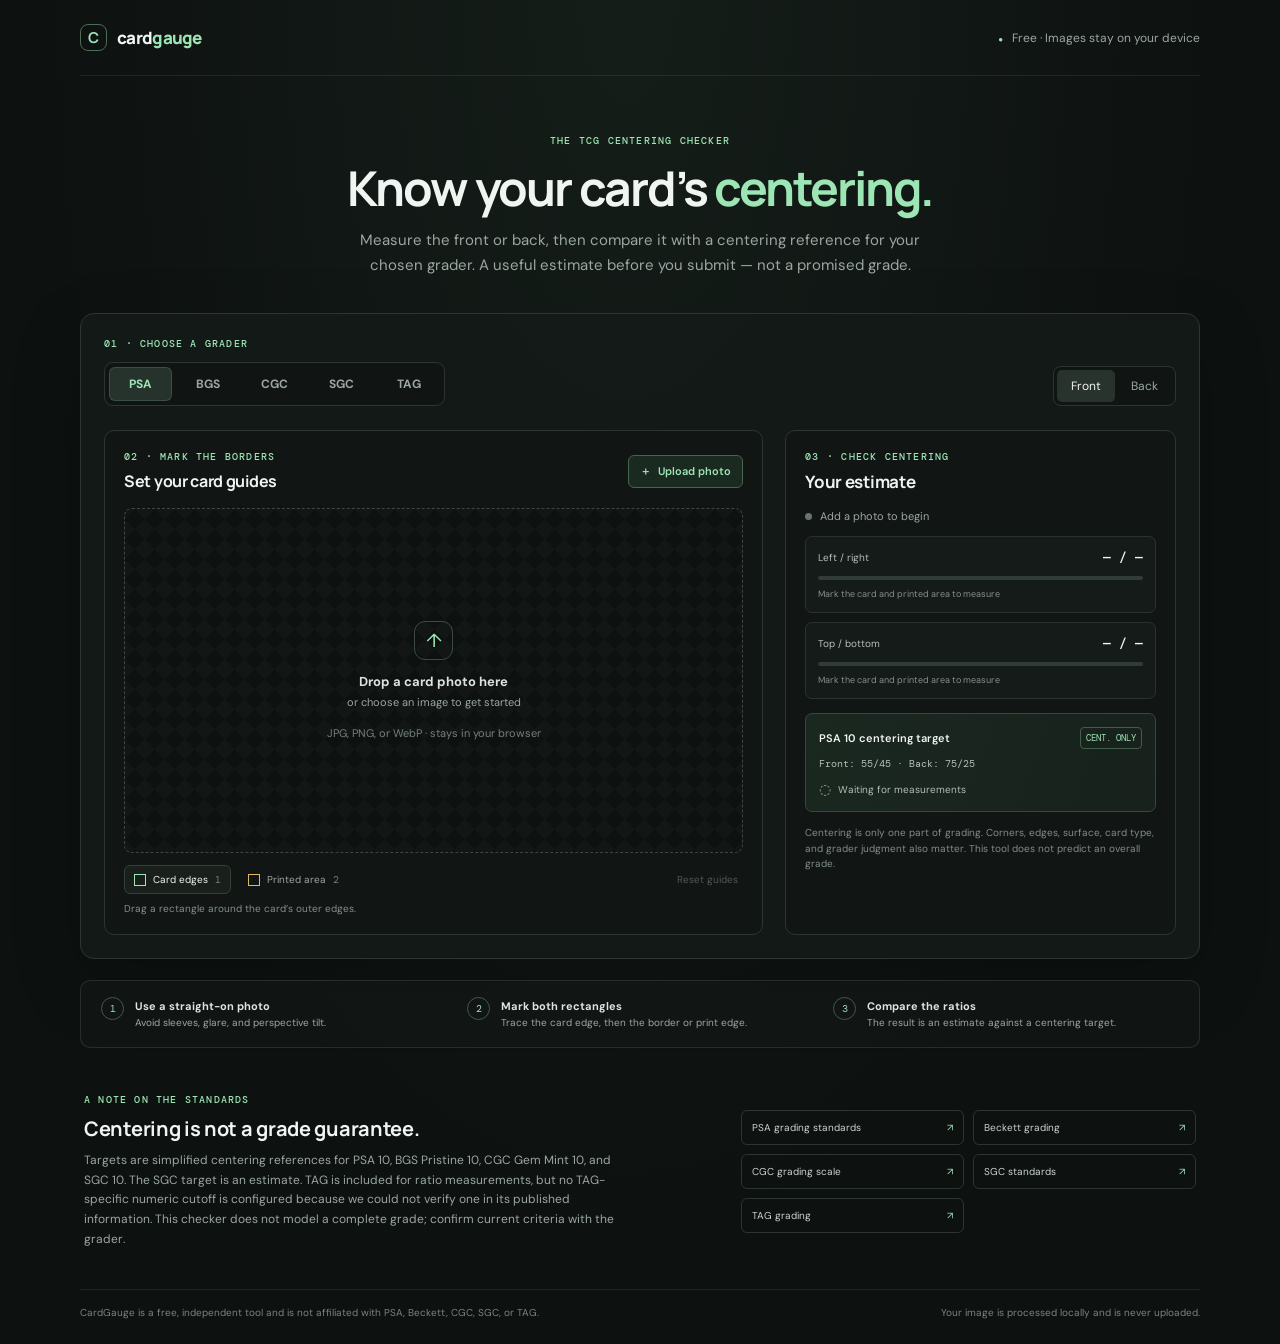
==== index.html @ 2446597e "Add files via upload" ====
<!doctype html>
<html lang="en">
  <head>
    <meta charset="utf-8" />
    <meta name="viewport" content="width=device-width, initial-scale=1" />
    <meta
      name="description"
      content="A free, private trading card centering checker with company-specific centering estimates."
    />
    <title>CardGauge — TCG centering checker</title>
    <link rel="stylesheet" href="styles.css" />
    <script src="app.js" defer></script>
  </head>
  <body>
    <header class="topbar">
      <a class="brand" href="#" aria-label="CardGauge home">
        <span class="brand-mark" aria-hidden="true">C</span>
        <span>card<span class="brand-accent">gauge</span></span>
      </a>
      <span class="privacy-note"><span aria-hidden="true">●</span> Free · Images stay on your device</span>
    </header>

    <main>
      <section class="intro">
        <p class="eyebrow">THE TCG CENTERING CHECKER</p>
        <h1>Know your card’s <span>centering.</span></h1>
        <p class="intro-copy">
          Measure the front or back, then compare it with a centering reference for your chosen
          grader. A useful estimate before you submit — not a promised grade.
        </p>
      </section>

      <section class="workspace" aria-label="Centering checker">
        <div class="workspace-heading">
          <div>
            <p class="step-label">01 <span>·</span> CHOOSE A GRADER</p>
            <div class="company-picker" role="group" aria-label="Grading company">
              <button class="company-button selected" type="button" data-company="psa" aria-pressed="true">PSA</button>
              <button class="company-button" type="button" data-company="bgs" aria-pressed="false">BGS</button>
              <button class="company-button" type="button" data-company="cgc" aria-pressed="false">CGC</button>
              <button class="company-button" type="button" data-company="sgc" aria-pressed="false">SGC</button>
              <button class="company-button" type="button" data-company="tag" aria-pressed="false">TAG</button>
            </div>
          </div>
          <div class="side-picker" role="group" aria-label="Card side">
            <button class="side-button selected" type="button" data-side="front" aria-pressed="true">Front</button>
            <button class="side-button" type="button" data-side="back" aria-pressed="false">Back</button>
          </div>
        </div>

        <div class="checker-grid">
          <section class="image-panel" aria-labelledby="image-title">
            <div class="section-heading">
              <div>
                <p class="step-label">02 <span>·</span> MARK THE BORDERS</p>
                <h2 id="image-title">Set your card guides</h2>
              </div>
              <label class="upload-button" for="image-upload">
                <span aria-hidden="true">＋</span> Upload photo
              </label>
              <input id="image-upload" type="file" accept="image/*" />
            </div>

            <div class="canvas-wrap" id="canvas-wrap">
              <canvas id="card-canvas" aria-label="Card photo. Drag to mark card and printed-area edges."></canvas>
              <div class="empty-state" id="empty-state">
                <div class="upload-icon" aria-hidden="true">↑</div>
                <strong>Drop a card photo here</strong>
                <span>or choose an image to get started</span>
                <small>JPG, PNG, or WebP · stays in your browser</small>
              </div>
            </div>

            <div class="guide-tools">
              <div class="guide-selectors" role="group" aria-label="Guide to edit">
                <button class="guide-button selected" type="button" data-guide="card" aria-pressed="true">
                  <span class="guide-swatch outer" aria-hidden="true"></span> Card edges
                  <span class="guide-status" id="card-status">1</span>
                </button>
                <button class="guide-button" type="button" data-guide="art" aria-pressed="false">
                  <span class="guide-swatch inner" aria-hidden="true"></span> Printed area
                  <span class="guide-status" id="art-status">2</span>
                </button>
              </div>
              <button class="reset-button" id="reset-guides" type="button" disabled>Reset guides</button>
            </div>
            <p class="canvas-help" id="canvas-help">Drag a rectangle around the card’s outer edges.</p>
          </section>

          <aside class="results-panel" aria-labelledby="results-title">
            <p class="step-label">03 <span>·</span> CHECK CENTERING</p>
            <h2 id="results-title">Your estimate</h2>

            <div class="result-status" id="result-status">
              <span class="status-dot" aria-hidden="true"></span>
              <span id="status-text">Add a photo to begin</span>
            </div>

            <div class="ratio-card">
              <div class="ratio-heading">
                <span>Left / right</span>
                <span class="ratio-value" id="horizontal-ratio">— / —</span>
              </div>
              <div class="ratio-track"><span id="horizontal-bar"></span></div>
              <p id="horizontal-detail">Mark the card and printed area to measure</p>
            </div>
            <div class="ratio-card">
              <div class="ratio-heading">
                <span>Top / bottom</span>
                <span class="ratio-value" id="vertical-ratio">— / —</span>
              </div>
              <div class="ratio-track"><span id="vertical-bar"></span></div>
              <p id="vertical-detail">Mark the card and printed area to measure</p>
            </div>

            <div class="target-card">
              <div class="target-topline">
                <span id="target-name">PSA 10 centering target</span>
                <span class="target-badge">CENT. ONLY</span>
              </div>
              <p id="target-description">Front: 55/45 · Back: 75/25</p>
              <div class="target-check" id="target-check">
                <span aria-hidden="true">◌</span>
                <span>Waiting for measurements</span>
              </div>
            </div>
            <p class="disclaimer">
              Centering is only one part of grading. Corners, edges, surface, card type, and grader
              judgment also matter. This tool does not predict an overall grade.
            </p>
          </aside>
        </div>
      </section>

      <section class="how-it-works" aria-label="How the checker works">
        <div>
          <span class="how-number">1</span>
          <p><strong>Use a straight-on photo</strong><br />Avoid sleeves, glare, and perspective tilt.</p>
        </div>
        <div>
          <span class="how-number">2</span>
          <p><strong>Mark both rectangles</strong><br />Trace the card edge, then the border or print edge.</p>
        </div>
        <div>
          <span class="how-number">3</span>
          <p><strong>Compare the ratios</strong><br />The result is an estimate against a centering target.</p>
        </div>
      </section>

      <section class="standards" aria-labelledby="standards-title">
        <div>
          <p class="eyebrow">A NOTE ON THE STANDARDS</p>
          <h2 id="standards-title">Centering is not a grade guarantee.</h2>
          <p>
            Targets are simplified centering references for PSA 10, BGS Pristine 10, CGC Gem Mint
            10, and SGC 10. The SGC target is an estimate. TAG is included for ratio measurements,
            but no TAG-specific numeric cutoff is configured because we could not verify one in its
            published information. This checker does not model a complete grade; confirm current
            criteria with the grader.
          </p>
        </div>
        <div class="source-links">
          <a href="https://www.psacard.com/gradingstandards" target="_blank" rel="noreferrer">PSA grading standards <span aria-hidden="true">↗</span></a>
          <a href="https://www.beckett.com/grading" target="_blank" rel="noreferrer">Beckett grading <span aria-hidden="true">↗</span></a>
          <a href="https://www.cgccards.com/card-grading/grading-scale/" target="_blank" rel="noreferrer">CGC grading scale <span aria-hidden="true">↗</span></a>
          <a href="https://www.gosgc.com/card-grading/standards" target="_blank" rel="noreferrer">SGC standards <span aria-hidden="true">↗</span></a>
          <a href="https://taggrading.com/" target="_blank" rel="noreferrer">TAG grading <span aria-hidden="true">↗</span></a>
        </div>
      </section>
    </main>

    <footer>
      <span>CardGauge is a free, independent tool and is not affiliated with PSA, Beckett, CGC, SGC, or TAG.</span>
      <span>Your image is processed locally and is never uploaded.</span>
    </footer>
  </body>
</html>
---- styles.css ----
@import url("https://fonts.googleapis.com/css2?family=DM+Mono:wght@400;500&family=DM+Sans:wght@400;500;600;700&family=Manrope:wght@500;600;700;800&display=swap");

:root {
  color-scheme: dark;
  --bg: #0d1110;
  --surface: #141a18;
  --surface-raised: #1a211e;
  --line: #2c3531;
  --text: #f1f5f2;
  --muted: #9ba7a0;
  --green: #9de5b4;
  --green-dark: #182820;
  --mono: "DM Mono", monospace;
  --sans: "DM Sans", sans-serif;
  --display: "Manrope", sans-serif;
}

* {
  box-sizing: border-box;
}

body {
  min-width: 320px;
  margin: 0;
  background:
    radial-gradient(ellipse at 49% 0, rgba(84, 131, 97, 0.11), transparent 38rem),
    var(--bg);
  color: var(--text);
  font-family: var(--sans);
  font-size: 14px;
}

button,
input {
  font: inherit;
}

button {
  color: inherit;
}

.topbar,
main,
footer {
  width: min(1120px, calc(100% - 48px));
  margin-inline: auto;
}

.topbar {
  height: 76px;
  display: flex;
  align-items: center;
  justify-content: space-between;
  border-bottom: 1px solid rgba(151, 170, 158, 0.12);
}

.brand {
  display: inline-flex;
  align-items: center;
  gap: 10px;
  color: var(--text);
  font: 800 17px var(--display);
  letter-spacing: -0.7px;
  text-decoration: none;
}

.brand-mark {
  width: 27px;
  height: 27px;
  display: grid;
  place-items: center;
  border: 1px solid #4b6d55;
  border-radius: 8px;
  color: var(--green);
  font: 700 15px var(--display);
}

.brand-accent {
  color: var(--green);
}

.privacy-note {
  color: var(--muted);
  font-size: 12px;
}

.privacy-note span {
  margin-right: 6px;
  color: var(--green);
  font-size: 8px;
}

.intro {
  max-width: 700px;
  margin: 58px auto 36px;
  text-align: center;
}

.eyebrow,
.step-label {
  margin: 0;
  color: var(--green);
  font: 500 10px var(--mono);
  letter-spacing: 1.2px;
}

h1,
h2,
p {
  margin-top: 0;
}

h1 {
  margin: 14px 0 13px;
  font: 700 clamp(32px, 5vw, 48px)/1.12 var(--display);
  letter-spacing: -2.2px;
}

h1 span {
  color: var(--green);
}

.intro-copy {
  max-width: 580px;
  margin: 0 auto;
  color: var(--muted);
  font-size: 15px;
  line-height: 1.65;
}

.workspace {
  padding: 23px;
  border: 1px solid var(--line);
  border-radius: 14px;
  background: rgba(20, 26, 24, 0.94);
  box-shadow: 0 24px 70px rgba(0, 0, 0, 0.18);
}

.workspace-heading,
.section-heading,
.ratio-heading,
.target-topline,
.guide-tools {
  display: flex;
  align-items: center;
  justify-content: space-between;
}

.company-picker {
  display: flex;
  gap: 4px;
  margin-top: 12px;
  padding: 4px;
  border: 1px solid var(--line);
  border-radius: 9px;
  background: #101513;
}

.company-button,
.side-button,
.guide-button,
.reset-button {
  border: 0;
  cursor: pointer;
}

.company-button {
  min-width: 63px;
  padding: 9px 12px;
  border-radius: 6px;
  background: transparent;
  color: var(--muted);
  font-size: 12px;
  font-weight: 700;
}

.company-button.selected {
  background: #26332c;
  color: var(--green);
  box-shadow: inset 0 0 0 1px rgba(157, 229, 180, 0.16);
}

.side-picker {
  display: flex;
  align-self: flex-end;
  gap: 2px;
  padding: 3px;
  border: 1px solid var(--line);
  border-radius: 8px;
  background: #101513;
}

.side-button {
  padding: 8px 14px;
  border-radius: 5px;
  background: transparent;
  color: var(--muted);
  font-size: 12px;
}

.side-button.selected {
  background: #29332e;
  color: var(--text);
}

.checker-grid {
  display: grid;
  grid-template-columns: minmax(0, 1.35fr) minmax(290px, 0.8fr);
  gap: 22px;
  margin-top: 24px;
}

.image-panel,
.results-panel {
  min-width: 0;
  padding: 19px;
  border: 1px solid var(--line);
  border-radius: 10px;
  background: #111614;
}

.section-heading {
  gap: 10px;
  margin-bottom: 16px;
}

h2 {
  margin: 7px 0 0;
  font: 700 17px var(--display);
  letter-spacing: -0.3px;
}

.section-heading h2 {
  font-size: 16px;
}

.upload-button {
  display: inline-flex;
  align-items: center;
  gap: 7px;
  padding: 8px 11px;
  border: 1px solid #47644e;
  border-radius: 6px;
  background: #1b2a20;
  color: var(--green);
  font-size: 11px;
  font-weight: 600;
  cursor: pointer;
  white-space: nowrap;
}

.upload-button:hover {
  background: #23392a;
}

#image-upload {
  position: absolute;
  width: 1px;
  height: 1px;
  overflow: hidden;
  clip: rect(0, 0, 0, 0);
  white-space: nowrap;
  clip-path: inset(50%);
}

#image-upload:focus-visible + .upload-button,
.upload-button:has(+ #image-upload:focus-visible) {
  outline: 2px solid var(--green);
}

.canvas-wrap {
  position: relative;
  display: grid;
  min-height: 345px;
  place-items: center;
  overflow: hidden;
  border: 1px dashed #3b4741;
  border-radius: 8px;
  background:
    linear-gradient(45deg, rgba(255, 255, 255, 0.018) 25%, transparent 25%),
    linear-gradient(-45deg, rgba(255, 255, 255, 0.018) 25%, transparent 25%),
    linear-gradient(45deg, transparent 75%, rgba(255, 255, 255, 0.018) 75%),
    linear-gradient(-45deg, transparent 75%, rgba(255, 255, 255, 0.018) 75%),
    #0d1210;
  background-size: 20px 20px;
}

#card-canvas {
  display: none;
  width: 100%;
  height: 100%;
  max-height: 480px;
  touch-action: none;
  cursor: crosshair;
}

.canvas-wrap.has-image #card-canvas {
  display: block;
}

.empty-state {
  display: flex;
  flex-direction: column;
  align-items: center;
  padding: 36px 10px;
  color: var(--muted);
  pointer-events: none;
}

.canvas-wrap.has-image .empty-state {
  display: none;
}

.upload-icon {
  width: 39px;
  height: 39px;
  display: grid;
  place-items: center;
  margin-bottom: 13px;
  border: 1px solid #3c4b42;
  border-radius: 11px;
  color: var(--green);
  font-size: 19px;
}

.empty-state strong {
  margin-bottom: 5px;
  color: #dbe3dd;
  font-size: 13px;
}

.empty-state span,
.empty-state small {
  font-size: 11px;
}

.empty-state small {
  margin-top: 17px;
  color: #738078;
}

.guide-tools {
  gap: 10px;
  margin-top: 12px;
}

.guide-selectors {
  display: flex;
  flex-wrap: wrap;
  gap: 7px;
}

.guide-button {
  display: inline-flex;
  align-items: center;
  gap: 7px;
  padding: 7px 9px;
  border: 1px solid transparent;
  border-radius: 6px;
  background: transparent;
  color: var(--muted);
  font-size: 10px;
}

.guide-button.selected {
  border-color: #344139;
  background: #19201c;
  color: var(--text);
}

.guide-swatch {
  width: 12px;
  height: 12px;
  border: 1px solid var(--green);
}

.guide-swatch.inner {
  border-color: #e5b76a;
}

.guide-status {
  color: #738078;
  font: 10px var(--mono);
}

.guide-button.done .guide-status {
  color: var(--green);
}

.reset-button {
  padding: 5px;
  background: transparent;
  color: var(--muted);
  font-size: 10px;
}

.reset-button:disabled {
  opacity: 0.45;
  cursor: default;
}

.canvas-help {
  margin: 8px 0 0;
  color: #839088;
  font-size: 10px;
}

.results-panel h2 {
  margin: 7px 0 16px;
}

.result-status {
  display: flex;
  align-items: center;
  gap: 8px;
  margin-bottom: 13px;
  color: var(--muted);
  font-size: 11px;
}

.status-dot {
  width: 7px;
  height: 7px;
  border-radius: 50%;
  background: #68756d;
}

.result-status.pass .status-dot,
.result-status.fail .status-dot {
  background: var(--green);
  box-shadow: 0 0 9px rgba(157, 229, 180, 0.5);
}

.result-status.fail .status-dot {
  background: #e5b76a;
  box-shadow: 0 0 9px rgba(229, 183, 106, 0.35);
}

.ratio-card {
  margin-top: 9px;
  padding: 12px;
  border: 1px solid #29332e;
  border-radius: 7px;
  background: #151b18;
}

.ratio-heading {
  color: #b4c0b8;
  font-size: 10px;
}

.ratio-value {
  color: var(--text);
  font: 500 13px var(--mono);
}

.ratio-track {
  height: 4px;
  margin: 10px 0 8px;
  overflow: hidden;
  border-radius: 9px;
  background: #303c35;
}

.ratio-track span {
  display: block;
  width: 0;
  height: 100%;
  border-radius: inherit;
  background: var(--green);
  transition: width 180ms ease;
}

.ratio-card p {
  margin: 0;
  color: #849189;
  font-size: 9px;
}

.target-card {
  margin-top: 14px;
  padding: 13px;
  border: 1px solid #354a3b;
  border-radius: 7px;
  background: linear-gradient(110deg, #1a2820, #18211c);
}

.target-topline {
  gap: 8px;
  font-size: 11px;
  font-weight: 600;
}

.target-badge {
  padding: 4px 5px;
  border: 1px solid #405f49;
  border-radius: 4px;
  color: var(--green);
  font: 9px var(--mono);
  white-space: nowrap;
}

.target-card > p {
  margin: 8px 0 10px;
  color: #b4c0b8;
  font: 10px var(--mono);
}

.target-check {
  display: flex;
  align-items: center;
  gap: 7px;
  color: #b2bdb5;
  font-size: 10px;
}

.target-check > span:first-child {
  font-size: 14px;
  color: #99a89e;
}

.target-check.pass,
.target-check.pass > span:first-child {
  color: var(--green);
}

.target-check.fail,
.target-check.fail > span:first-child {
  color: #e5b76a;
}

.disclaimer {
  margin: 13px 0 0;
  color: #818d85;
  font-size: 10px;
  line-height: 1.55;
}

.how-it-works {
  display: grid;
  grid-template-columns: repeat(3, 1fr);
  gap: 20px;
  margin: 21px 0 45px;
  padding: 16px 20px;
  border: 1px solid rgba(44, 53, 49, 0.8);
  border-radius: 10px;
  background: rgba(20, 26, 24, 0.6);
}

.how-it-works > div {
  display: flex;
  align-items: flex-start;
  gap: 11px;
}

.how-number {
  width: 23px;
  height: 23px;
  flex: 0 0 auto;
  display: grid;
  place-items: center;
  border: 1px solid #43594a;
  border-radius: 50%;
  color: var(--green);
  font: 10px var(--mono);
}

.how-it-works p {
  margin: 1px 0 0;
  color: var(--muted);
  font-size: 10px;
  line-height: 1.55;
}

.how-it-works strong {
  color: #dce5de;
  font-size: 11px;
}

.standards {
  display: grid;
  grid-template-columns: 1fr 0.75fr;
  gap: 50px;
  padding: 0 4px 39px;
}

.standards h2 {
  margin: 9px 0;
  font-size: 20px;
}

.standards > div:first-child > p:last-child {
  max-width: 550px;
  margin: 0;
  color: var(--muted);
  font-size: 12px;
  line-height: 1.65;
}

.source-links {
  display: grid;
  grid-template-columns: repeat(2, 1fr);
  gap: 9px;
  align-content: center;
}

.source-links a {
  padding: 10px;
  border: 1px solid var(--line);
  border-radius: 6px;
  color: #cbd5ce;
  font-size: 10px;
  text-decoration: none;
}

.source-links a span {
  float: right;
  color: var(--green);
}

.source-links a:hover {
  border-color: #54705a;
  color: var(--green);
}

footer {
  display: flex;
  justify-content: space-between;
  gap: 20px;
  padding: 16px 0 25px;
  border-top: 1px solid rgba(151, 170, 158, 0.12);
  color: #79857e;
  font-size: 10px;
}

button:focus-visible,
a:focus-visible,
.upload-button:focus-visible {
  outline: 2px solid var(--green);
  outline-offset: 3px;
}

@media (max-width: 760px) {
  .checker-grid {
    grid-template-columns: 1fr;
  }

  .canvas-wrap {
    min-height: 310px;
  }

  .results-panel {
    display: grid;
    grid-template-columns: 1fr 1fr;
    column-gap: 12px;
  }

  .results-panel > .step-label,
  .results-panel > h2,
  .results-panel > .result-status,
  .results-panel > .target-card,
  .results-panel > .disclaimer {
    grid-column: 1 / -1;
  }

  .results-panel > .ratio-card {
    align-self: stretch;
  }

  .target-card {
    margin-top: 13px;
  }

  .standards {
    grid-template-columns: 1fr;
    gap: 20px;
  }
}

@media (max-width: 520px) {
  .topbar,
  main,
  footer {
    width: min(100% - 28px, 1120px);
  }

  .topbar {
    height: 62px;
  }

  .privacy-note {
    font-size: 10px;
  }

  .intro {
    margin: 40px auto 26px;
  }

  h1 {
    letter-spacing: -1.4px;
  }

  .intro-copy {
    font-size: 13px;
  }

  .workspace {
    padding: 14px;
  }

  .workspace-heading {
    align-items: flex-start;
    flex-wrap: wrap;
    gap: 13px;
  }

  .side-picker {
    align-self: flex-end;
    margin-left: auto;
  }

  .company-button {
    min-width: 49px;
    padding-inline: 9px;
  }

  .image-panel,
  .results-panel {
    padding: 13px;
  }

  .canvas-wrap {
    min-height: 260px;
  }

  .guide-tools {
    align-items: flex-start;
  }

  .guide-selectors {
    flex-direction: column;
  }

  .reset-button {
    margin-top: 7px;
  }

  .how-it-works {
    grid-template-columns: 1fr;
    gap: 14px;
    margin-bottom: 34px;
  }

  .source-links {
    grid-template-columns: 1fr 1fr;
  }

  footer {
    flex-direction: column;
    gap: 7px;
  }
}
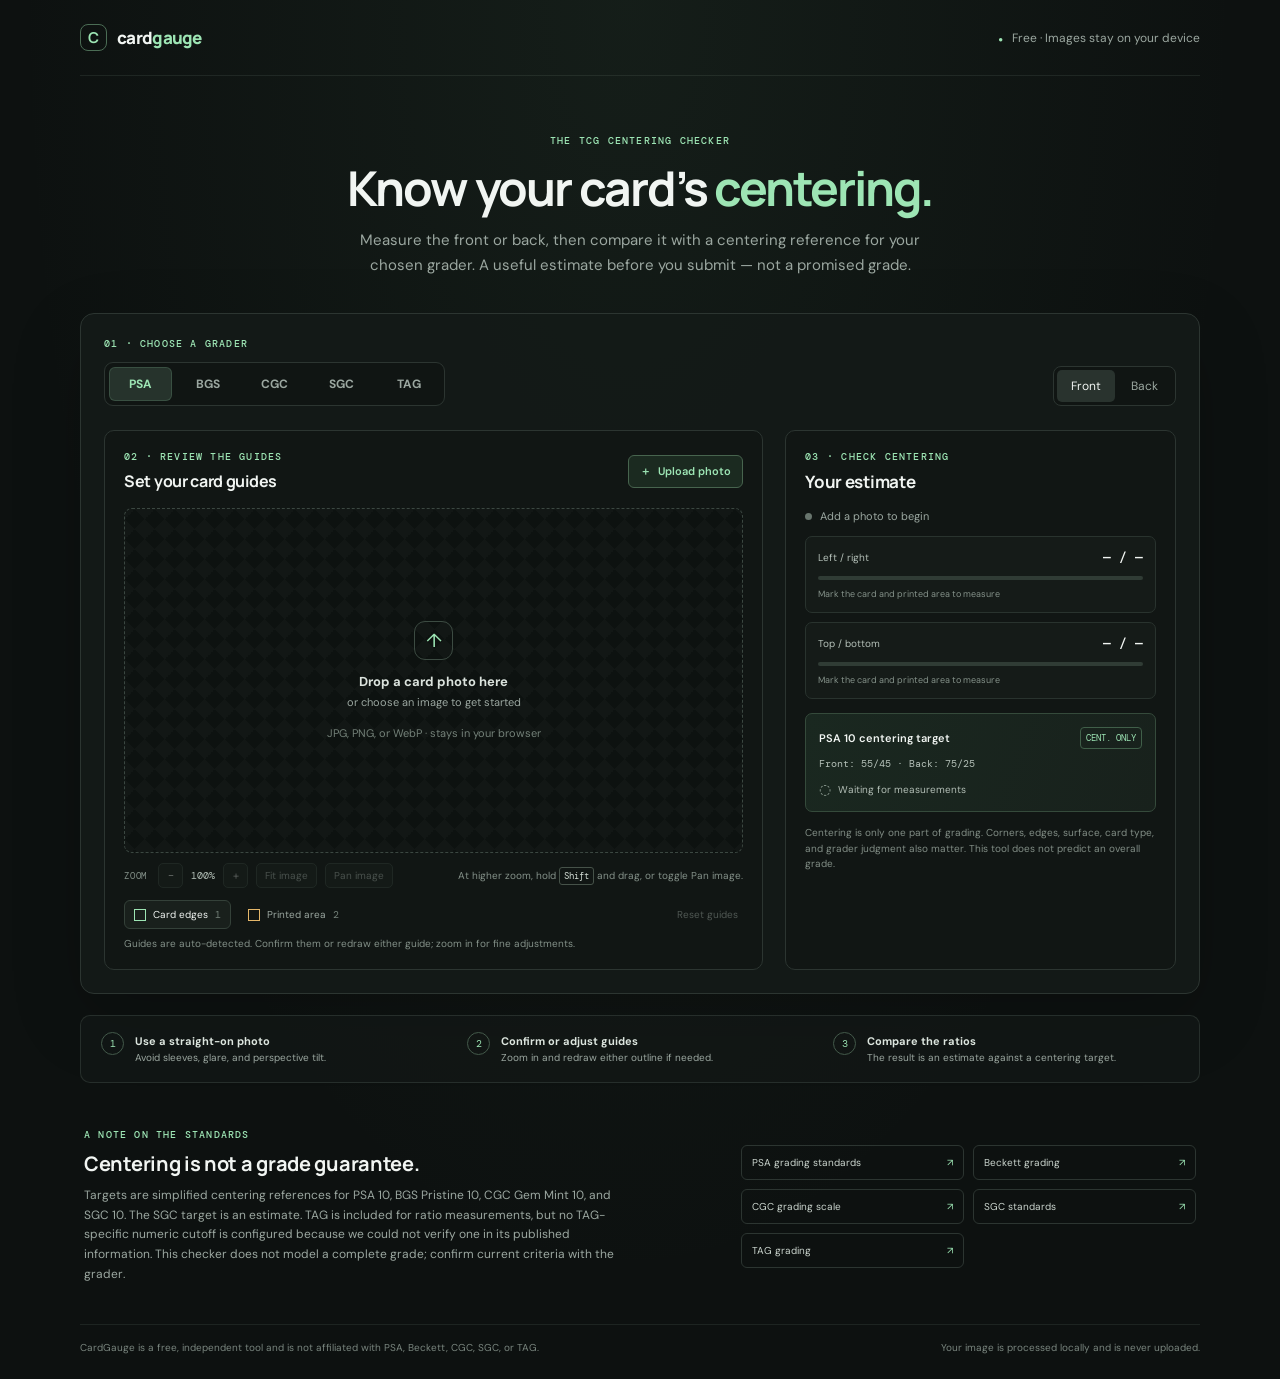
==== commit 2833b747: "Add files via upload" ====
--- a/index.html
+++ b/index.html
@@ -52,7 +52,7 @@
           <section class="image-panel" aria-labelledby="image-title">
             <div class="section-heading">
               <div>
-                <p class="step-label">02 <span>·</span> MARK THE BORDERS</p>
+                <p class="step-label">02 <span>·</span> REVIEW THE GUIDES</p>
                 <h2 id="image-title">Set your card guides</h2>
               </div>
               <label class="upload-button" for="image-upload">
@@ -69,6 +69,16 @@
                 <span>or choose an image to get started</span>
                 <small>JPG, PNG, or WebP · stays in your browser</small>
               </div>
+            </div>
+
+            <div class="image-controls" aria-label="Image zoom controls">
+              <span class="zoom-label">ZOOM</span>
+              <button class="zoom-button" id="zoom-out" type="button" aria-label="Zoom out" disabled>−</button>
+              <span id="zoom-level" aria-live="polite">100%</span>
+              <button class="zoom-button" id="zoom-in" type="button" aria-label="Zoom in" disabled>＋</button>
+              <button class="zoom-reset" id="zoom-reset" type="button" disabled>Fit image</button>
+              <button class="zoom-reset" id="pan-toggle" type="button" aria-pressed="false" disabled>Pan image</button>
+              <span class="pan-help">At higher zoom, hold <kbd>Shift</kbd> and drag, or toggle Pan image.</span>
             </div>
 
             <div class="guide-tools">
@@ -84,7 +94,7 @@
               </div>
               <button class="reset-button" id="reset-guides" type="button" disabled>Reset guides</button>
             </div>
-            <p class="canvas-help" id="canvas-help">Drag a rectangle around the card’s outer edges.</p>
+            <p class="canvas-help" id="canvas-help">Guides are auto-detected. Confirm them or redraw either guide; zoom in for fine adjustments.</p>
           </section>
 
           <aside class="results-panel" aria-labelledby="results-title">
@@ -139,7 +149,7 @@
         </div>
         <div>
           <span class="how-number">2</span>
-          <p><strong>Mark both rectangles</strong><br />Trace the card edge, then the border or print edge.</p>
+          <p><strong>Confirm or adjust guides</strong><br />Zoom in and redraw either outline if needed.</p>
         </div>
         <div>
           <span class="how-number">3</span>
@@ -169,6 +179,20 @@
       </section>
     </main>
 
+    <dialog class="detection-dialog" id="detection-dialog" aria-labelledby="detection-title">
+      <div class="dialog-icon" aria-hidden="true">⌖</div>
+      <p class="eyebrow">AUTO-DETECTION COMPLETE</p>
+      <h2 id="detection-title">Are these guides accurate?</h2>
+      <p class="dialog-copy">
+        We’ve marked the card edges and estimated the printed area. Check both outlines against
+        your photo. If anything looks off, adjust the guides manually — zoom in for precision.
+      </p>
+      <div class="dialog-actions">
+        <button class="dialog-secondary" id="adjust-guides" type="button">No, adjust manually</button>
+        <button class="dialog-primary" id="confirm-guides" type="button">Yes, looks accurate</button>
+      </div>
+    </dialog>
+
     <footer>
       <span>CardGauge is a free, independent tool and is not affiliated with PSA, Beckett, CGC, SGC, or TAG.</span>
       <span>Your image is processed locally and is never uploaded.</span>
--- a/styles.css
+++ b/styles.css
@@ -339,6 +339,144 @@
   color: #738078;
 }
 
+.canvas-wrap.is-dragging {
+  border-color: var(--green);
+}
+
+.image-controls {
+  display: flex;
+  align-items: center;
+  gap: 8px;
+  margin-top: 10px;
+  color: #b4c0b8;
+  font: 10px var(--mono);
+}
+
+.zoom-label {
+  margin-right: 3px;
+  color: #849189;
+  font-size: 9px;
+  letter-spacing: 0.8px;
+}
+
+.zoom-button,
+.zoom-reset {
+  min-width: 25px;
+  height: 25px;
+  padding: 0 6px;
+  border: 1px solid #35423a;
+  border-radius: 5px;
+  background: #19211c;
+  color: var(--text);
+  cursor: pointer;
+}
+
+.zoom-button:hover:not(:disabled),
+.zoom-reset:hover:not(:disabled) {
+  border-color: #66816d;
+}
+
+.zoom-reset.selected {
+  border-color: #66816d;
+  background: #26332c;
+  color: var(--green);
+}
+
+.zoom-button:disabled,
+.zoom-reset:disabled {
+  opacity: 0.4;
+  cursor: default;
+}
+
+.zoom-reset {
+  width: auto;
+  padding-inline: 8px;
+  color: var(--muted);
+  font: 10px var(--sans);
+}
+
+.pan-help {
+  margin-left: auto;
+  color: #849189;
+  font: 10px var(--sans);
+}
+
+kbd {
+  padding: 2px 4px;
+  border: 1px solid #465249;
+  border-radius: 3px;
+  color: #d3ddd5;
+  font: 9px var(--mono);
+}
+
+.detection-dialog {
+  width: min(440px, calc(100% - 32px));
+  padding: 28px;
+  border: 1px solid #3c5042;
+  border-radius: 12px;
+  background: #151c18;
+  color: var(--text);
+  box-shadow: 0 24px 90px rgba(0, 0, 0, 0.55);
+}
+
+.detection-dialog::backdrop {
+  background: rgba(5, 9, 7, 0.78);
+  backdrop-filter: blur(4px);
+}
+
+.dialog-icon {
+  width: 38px;
+  height: 38px;
+  display: grid;
+  place-items: center;
+  margin-bottom: 18px;
+  border: 1px solid #49654f;
+  border-radius: 10px;
+  color: var(--green);
+  font-size: 21px;
+}
+
+.detection-dialog h2 {
+  margin: 8px 0 10px;
+  font-size: 21px;
+}
+
+.dialog-copy {
+  margin: 0;
+  color: var(--muted);
+  font-size: 12px;
+  line-height: 1.65;
+}
+
+.dialog-actions {
+  display: flex;
+  justify-content: flex-end;
+  flex-wrap: wrap;
+  gap: 9px;
+  margin-top: 22px;
+}
+
+.dialog-actions button {
+  min-height: 36px;
+  padding: 8px 12px;
+  border-radius: 6px;
+  font-size: 11px;
+  font-weight: 600;
+  cursor: pointer;
+}
+
+.dialog-secondary {
+  border: 1px solid #39463e;
+  background: #1b231e;
+  color: #c4cec7;
+}
+
+.dialog-primary {
+  border: 1px solid #8cc99e;
+  background: var(--green);
+  color: #112017;
+}
+
 .guide-tools {
   gap: 10px;
   margin-top: 12px;
@@ -737,6 +875,23 @@
     align-items: flex-start;
   }
 
+  .image-controls {
+    flex-wrap: wrap;
+  }
+
+  .pan-help {
+    width: 100%;
+    margin: 2px 0 0;
+  }
+
+  .dialog-actions {
+    flex-direction: column-reverse;
+  }
+
+  .dialog-actions button {
+    width: 100%;
+  }
+
   .guide-selectors {
     flex-direction: column;
   }
